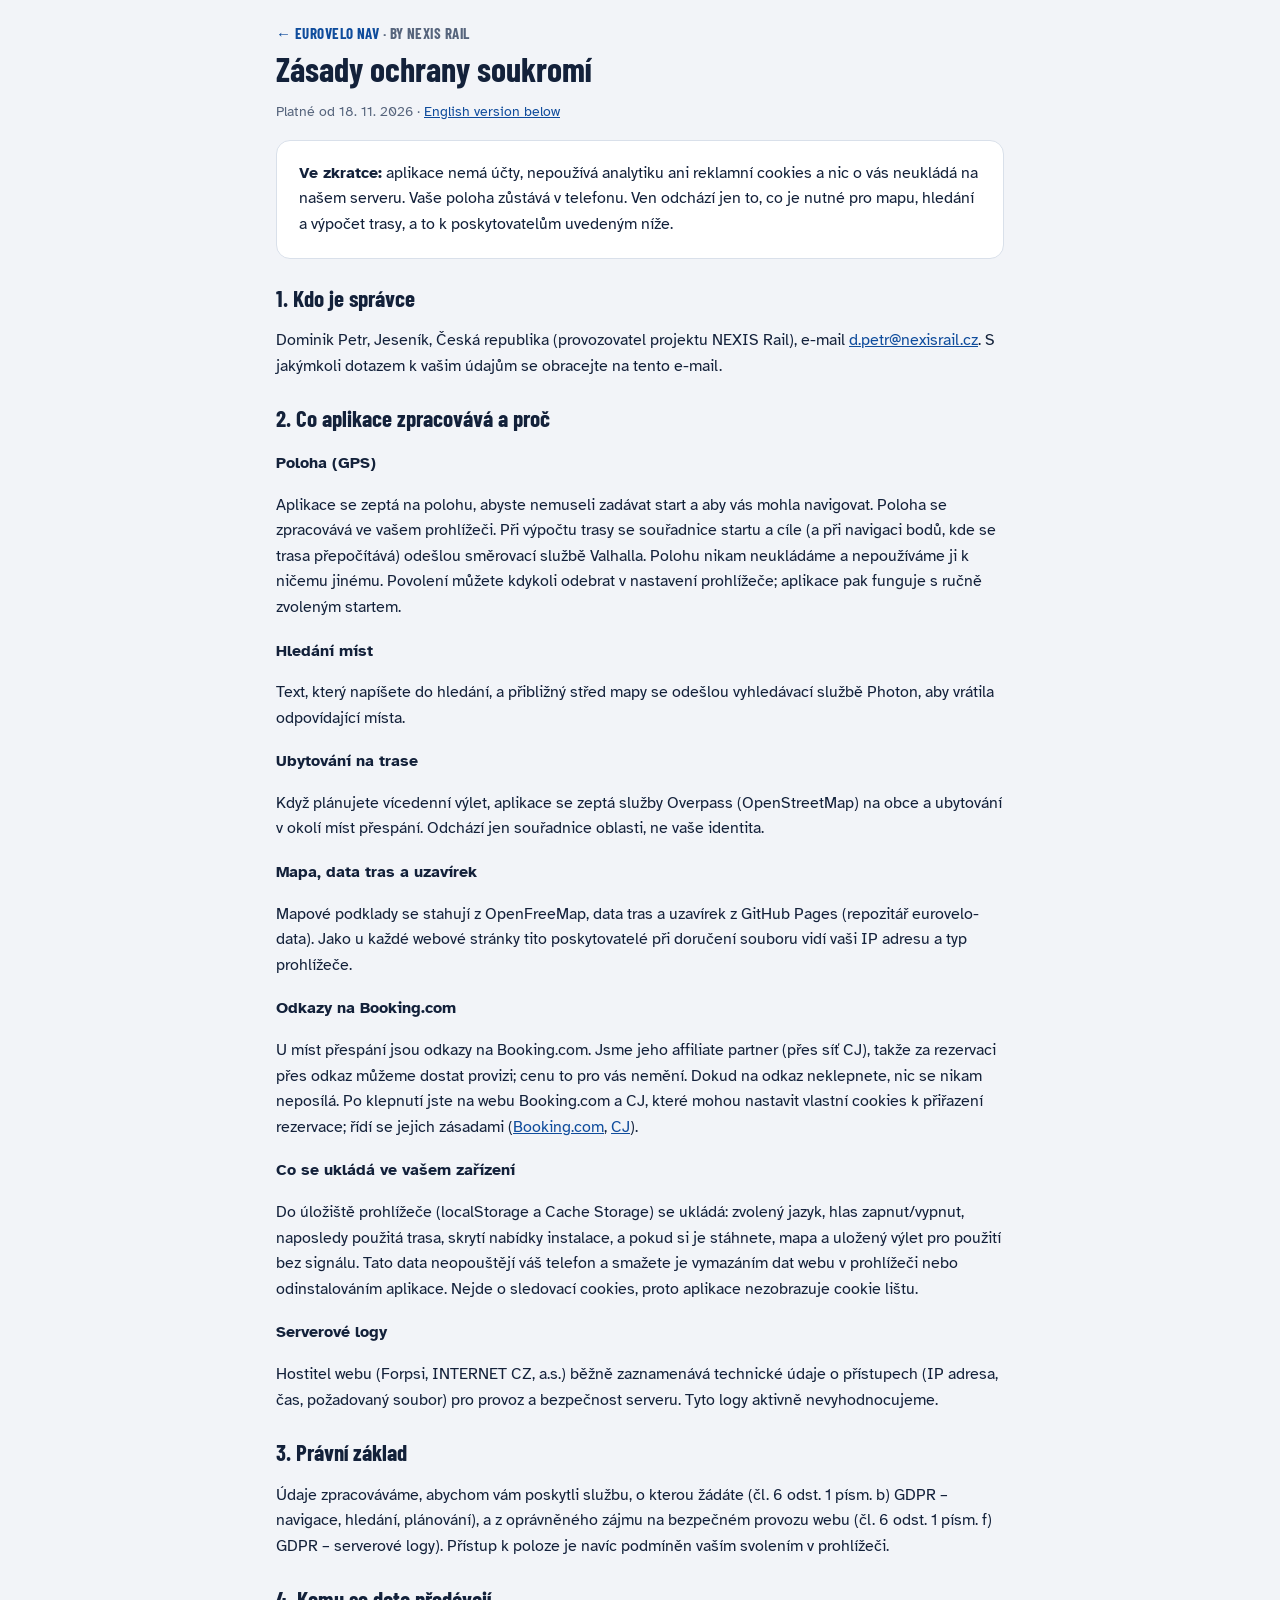
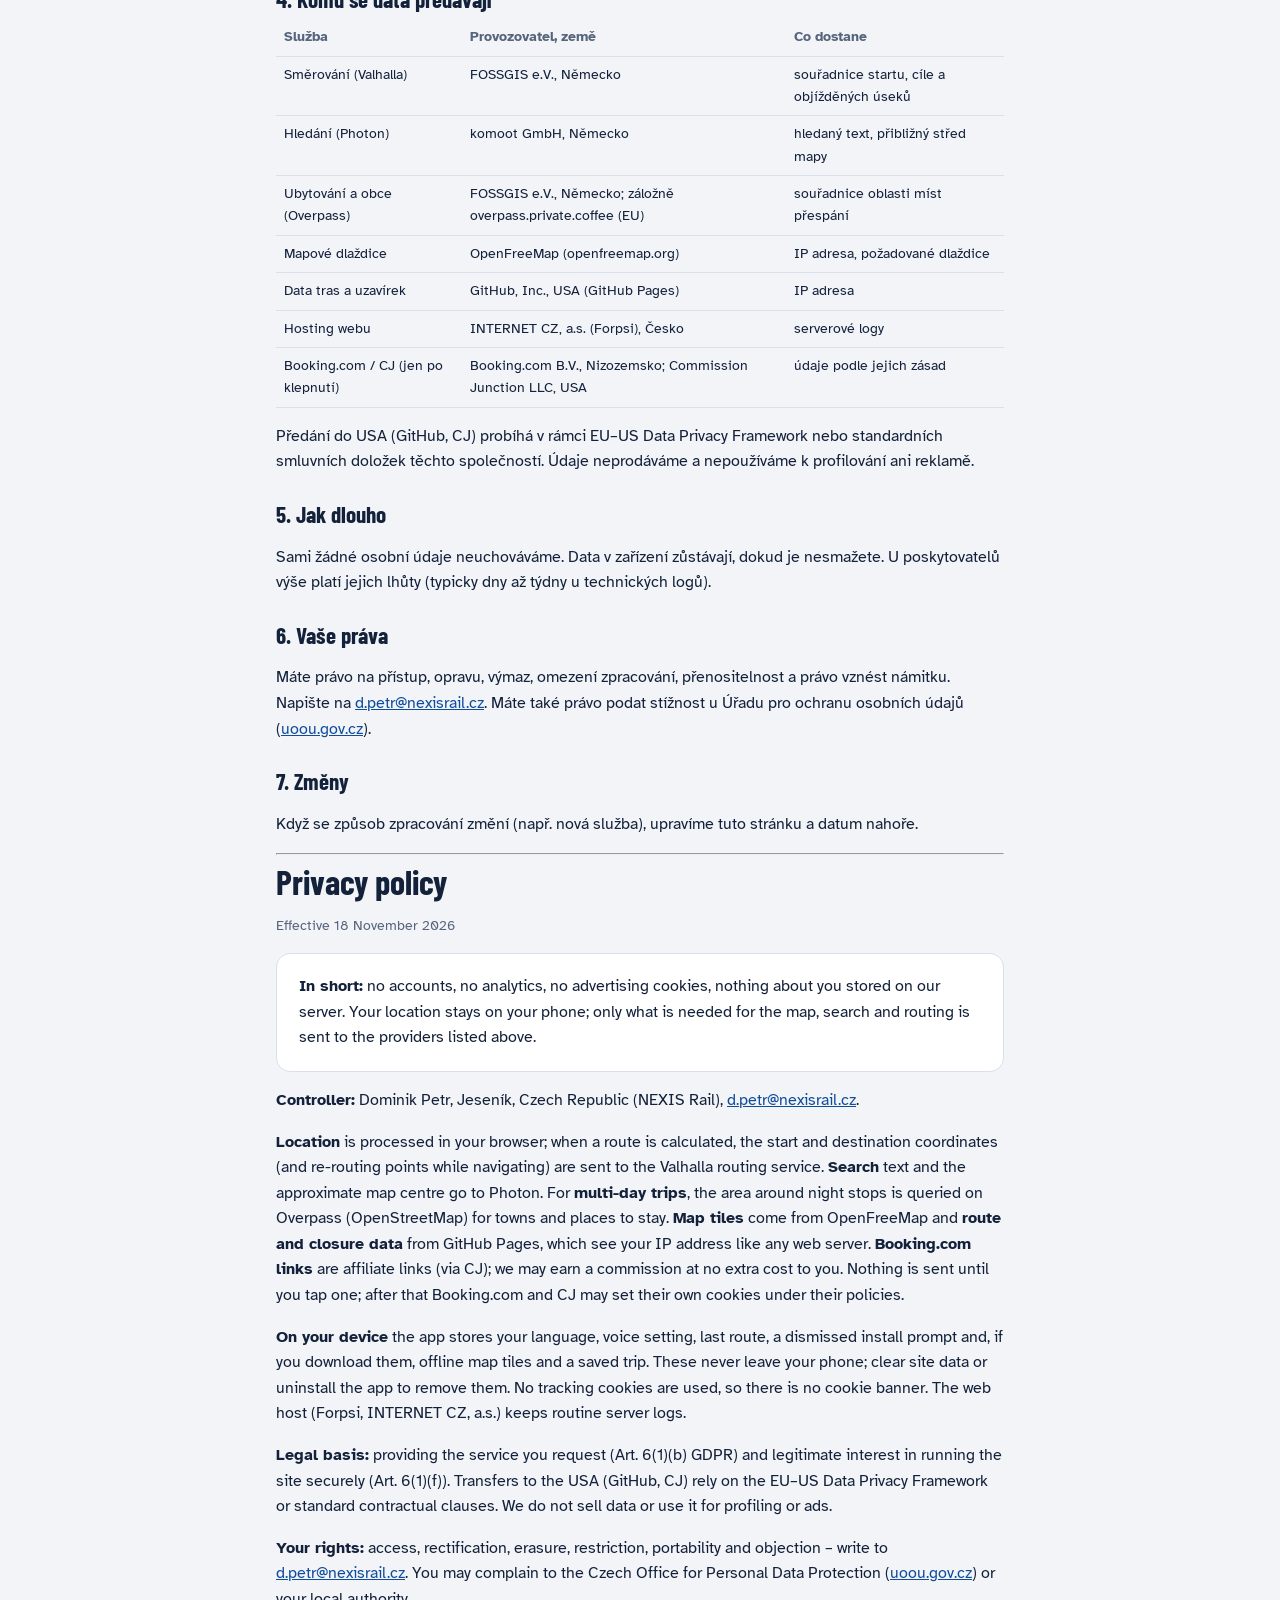
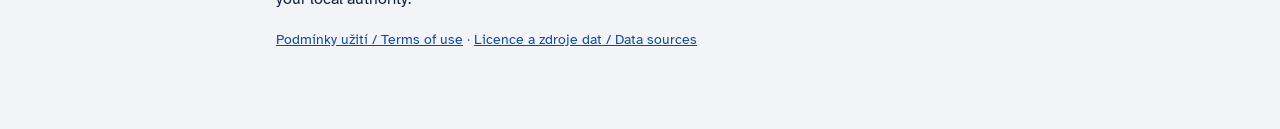
==== app-source/legal/privacy.html @ 20833d37 "Weekly sanity check of routes, closures and detours; app source backup" ====
<!doctype html>
<html lang="cs">
<head>
<meta charset="utf-8">
<meta name="viewport" content="width=device-width, initial-scale=1">
<title>Ochrana soukromí – EuroVelo Nav by NEXIS Rail</title>
<link rel="stylesheet" href="../css/fonts.css">
<link rel="stylesheet" href="legal.css">
</head>
<body>
<main>
<div class="brand"><a href="../">← EuroVelo Nav</a> · by NEXIS Rail</div>
<h1>Zásady ochrany soukromí</h1>
<p class="meta">Platné od 18. 11. 2026 · <a href="#en">English version below</a></p>

<div class="card">
<p><b>Ve zkratce:</b> aplikace nemá účty, nepoužívá analytiku ani reklamní cookies a nic o vás neukládá na našem serveru. Vaše poloha zůstává v telefonu. Ven odchází jen to, co je nutné pro mapu, hledání a výpočet trasy, a to k poskytovatelům uvedeným níže.</p>
</div>

<h2>1. Kdo je správce</h2>
<p>Dominik Petr, Jeseník, Česká republika (provozovatel projektu NEXIS Rail), e-mail <a href="mailto:d.petr@nexisrail.cz">d.petr@nexisrail.cz</a>. S jakýmkoli dotazem k vašim údajům se obracejte na tento e-mail.</p>

<h2>2. Co aplikace zpracovává a proč</h2>
<h3>Poloha (GPS)</h3>
<p>Aplikace se zeptá na polohu, abyste nemuseli zadávat start a aby vás mohla navigovat. Poloha se zpracovává ve vašem prohlížeči. Při výpočtu trasy se souřadnice startu a cíle (a při navigaci bodů, kde se trasa přepočítává) odešlou směrovací službě Valhalla. Polohu nikam neukládáme a nepoužíváme ji k ničemu jinému. Povolení můžete kdykoli odebrat v nastavení prohlížeče; aplikace pak funguje s ručně zvoleným startem.</p>
<h3>Hledání míst</h3>
<p>Text, který napíšete do hledání, a přibližný střed mapy se odešlou vyhledávací službě Photon, aby vrátila odpovídající místa.</p>
<h3>Ubytování na trase</h3>
<p>Když plánujete vícedenní výlet, aplikace se zeptá služby Overpass (OpenStreetMap) na obce a ubytování v okolí míst přespání. Odchází jen souřadnice oblasti, ne vaše identita.</p>
<h3>Mapa, data tras a uzavírek</h3>
<p>Mapové podklady se stahují z OpenFreeMap, data tras a uzavírek z GitHub Pages (repozitář eurovelo-data). Jako u každé webové stránky tito poskytovatelé při doručení souboru vidí vaši IP adresu a typ prohlížeče.</p>
<h3>Odkazy na Booking.com</h3>
<p>U míst přespání jsou odkazy na Booking.com. Jsme jeho affiliate partner (přes síť CJ), takže za rezervaci přes odkaz můžeme dostat provizi; cenu to pro vás nemění. Dokud na odkaz neklepnete, nic se nikam neposílá. Po klepnutí jste na webu Booking.com a CJ, které mohou nastavit vlastní cookies k přiřazení rezervace; řídí se jejich zásadami (<a href="https://www.booking.com/content/privacy.html">Booking.com</a>, <a href="https://www.cj.com/legal/privacy">CJ</a>).</p>
<h3>Co se ukládá ve vašem zařízení</h3>
<p>Do úložiště prohlížeče (localStorage a Cache Storage) se ukládá: zvolený jazyk, hlas zapnut/vypnut, naposledy použitá trasa, skrytí nabídky instalace, a pokud si je stáhnete, mapa a uložený výlet pro použití bez signálu. Tato data neopouštějí váš telefon a smažete je vymazáním dat webu v prohlížeči nebo odinstalováním aplikace. Nejde o sledovací cookies, proto aplikace nezobrazuje cookie lištu.</p>
<h3>Serverové logy</h3>
<p>Hostitel webu (Forpsi, INTERNET CZ, a.s.) běžně zaznamenává technické údaje o přístupech (IP adresa, čas, požadovaný soubor) pro provoz a bezpečnost serveru. Tyto logy aktivně nevyhodnocujeme.</p>

<h2>3. Právní základ</h2>
<p>Údaje zpracováváme, abychom vám poskytli službu, o kterou žádáte (čl. 6 odst. 1 písm. b) GDPR – navigace, hledání, plánování), a z oprávněného zájmu na bezpečném provozu webu (čl. 6 odst. 1 písm. f) GDPR – serverové logy). Přístup k poloze je navíc podmíněn vaším svolením v prohlížeči.</p>

<h2>4. Komu se data předávají</h2>
<div class="wrap"><table>
<tr><th>Služba</th><th>Provozovatel, země</th><th>Co dostane</th></tr>
<tr><td>Směrování (Valhalla)</td><td>FOSSGIS e.V., Německo</td><td>souřadnice startu, cíle a objížděných úseků</td></tr>
<tr><td>Hledání (Photon)</td><td>komoot GmbH, Německo</td><td>hledaný text, přibližný střed mapy</td></tr>
<tr><td>Ubytování a obce (Overpass)</td><td>FOSSGIS e.V., Německo; záložně overpass.private.coffee (EU)</td><td>souřadnice oblasti míst přespání</td></tr>
<tr><td>Mapové dlaždice</td><td>OpenFreeMap (openfreemap.org)</td><td>IP adresa, požadované dlaždice</td></tr>
<tr><td>Data tras a uzavírek</td><td>GitHub, Inc., USA (GitHub Pages)</td><td>IP adresa</td></tr>
<tr><td>Hosting webu</td><td>INTERNET CZ, a.s. (Forpsi), Česko</td><td>serverové logy</td></tr>
<tr><td>Booking.com / CJ (jen po klepnutí)</td><td>Booking.com B.V., Nizozemsko; Commission Junction LLC, USA</td><td>údaje podle jejich zásad</td></tr>
</table></div>
<p>Předání do USA (GitHub, CJ) probíhá v rámci EU–US Data Privacy Framework nebo standardních smluvních doložek těchto společností. Údaje neprodáváme a nepoužíváme k profilování ani reklamě.</p>

<h2>5. Jak dlouho</h2>
<p>Sami žádné osobní údaje neuchováváme. Data v zařízení zůstávají, dokud je nesmažete. U poskytovatelů výše platí jejich lhůty (typicky dny až týdny u technických logů).</p>

<h2>6. Vaše práva</h2>
<p>Máte právo na přístup, opravu, výmaz, omezení zpracování, přenositelnost a právo vznést námitku. Napište na <a href="mailto:d.petr@nexisrail.cz">d.petr@nexisrail.cz</a>. Máte také právo podat stížnost u Úřadu pro ochranu osobních údajů (<a href="https://uoou.gov.cz">uoou.gov.cz</a>).</p>

<h2>7. Změny</h2>
<p>Když se způsob zpracování změní (např. nová služba), upravíme tuto stránku a datum nahoře.</p>

<hr id="en">
<h1>Privacy policy</h1>
<p class="meta">Effective 18 November 2026</p>
<div class="card"><p><b>In short:</b> no accounts, no analytics, no advertising cookies, nothing about you stored on our server. Your location stays on your phone; only what is needed for the map, search and routing is sent to the providers listed above.</p></div>
<p><b>Controller:</b> Dominik Petr, Jeseník, Czech Republic (NEXIS Rail), <a href="mailto:d.petr@nexisrail.cz">d.petr@nexisrail.cz</a>.</p>
<p><b>Location</b> is processed in your browser; when a route is calculated, the start and destination coordinates (and re-routing points while navigating) are sent to the Valhalla routing service. <b>Search</b> text and the approximate map centre go to Photon. For <b>multi-day trips</b>, the area around night stops is queried on Overpass (OpenStreetMap) for towns and places to stay. <b>Map tiles</b> come from OpenFreeMap and <b>route and closure data</b> from GitHub Pages, which see your IP address like any web server. <b>Booking.com links</b> are affiliate links (via CJ); we may earn a commission at no extra cost to you. Nothing is sent until you tap one; after that Booking.com and CJ may set their own cookies under their policies.</p>
<p><b>On your device</b> the app stores your language, voice setting, last route, a dismissed install prompt and, if you download them, offline map tiles and a saved trip. These never leave your phone; clear site data or uninstall the app to remove them. No tracking cookies are used, so there is no cookie banner. The web host (Forpsi, INTERNET CZ, a.s.) keeps routine server logs.</p>
<p><b>Legal basis:</b> providing the service you request (Art. 6(1)(b) GDPR) and legitimate interest in running the site securely (Art. 6(1)(f)). Transfers to the USA (GitHub, CJ) rely on the EU–US Data Privacy Framework or standard contractual clauses. We do not sell data or use it for profiling or ads.</p>
<p><b>Your rights:</b> access, rectification, erasure, restriction, portability and objection – write to <a href="mailto:d.petr@nexisrail.cz">d.petr@nexisrail.cz</a>. You may complain to the Czech Office for Personal Data Protection (<a href="https://uoou.gov.cz">uoou.gov.cz</a>) or your local authority.</p>
<p class="meta"><a href="terms.html">Podmínky užití / Terms of use</a> · <a href="licenses.html">Licence a zdroje dat / Data sources</a></p>
</main>
</body>
</html>
---- app-source/css/fonts.css ----
/* Fonts served from this site (no Google Fonts requests). SIL Open Font License, see fonts/OFL-*.txt */
@font-face{font-family:'Atkinson Hyperlegible';font-style:normal;font-weight:400;font-display:swap;src:url(../fonts/atkinson-hyperlegible-latin-400-normal.woff2) format('woff2');unicode-range:U+0000-00FF,U+0131,U+0152-0153,U+02BB-02BC,U+02C6,U+02DA,U+02DC,U+0304,U+0308,U+0329,U+2000-206F,U+20AC,U+2122,U+2191,U+2193,U+2212,U+2215,U+FEFF,U+FFFD}
@font-face{font-family:'Atkinson Hyperlegible';font-style:normal;font-weight:400;font-display:swap;src:url(../fonts/atkinson-hyperlegible-latin-ext-400-normal.woff2) format('woff2');unicode-range:U+0100-02BA,U+02BD-02C5,U+02C7-02CC,U+02CE-02D7,U+02DD-02FF,U+0304,U+0308,U+0329,U+1D00-1DBF,U+1E00-1E9F,U+1EF2-1EFF,U+2020,U+20A0-20AB,U+20AD-20C0,U+2113,U+2C60-2C7F,U+A720-A7FF}
@font-face{font-family:'Atkinson Hyperlegible';font-style:normal;font-weight:700;font-display:swap;src:url(../fonts/atkinson-hyperlegible-latin-700-normal.woff2) format('woff2');unicode-range:U+0000-00FF,U+0131,U+0152-0153,U+02BB-02BC,U+02C6,U+02DA,U+02DC,U+0304,U+0308,U+0329,U+2000-206F,U+20AC,U+2122,U+2191,U+2193,U+2212,U+2215,U+FEFF,U+FFFD}
@font-face{font-family:'Atkinson Hyperlegible';font-style:normal;font-weight:700;font-display:swap;src:url(../fonts/atkinson-hyperlegible-latin-ext-700-normal.woff2) format('woff2');unicode-range:U+0100-02BA,U+02BD-02C5,U+02C7-02CC,U+02CE-02D7,U+02DD-02FF,U+0304,U+0308,U+0329,U+1D00-1DBF,U+1E00-1E9F,U+1EF2-1EFF,U+2020,U+20A0-20AB,U+20AD-20C0,U+2113,U+2C60-2C7F,U+A720-A7FF}
@font-face{font-family:'Barlow Condensed';font-style:normal;font-weight:600;font-display:swap;src:url(../fonts/barlow-condensed-latin-600-normal.woff2) format('woff2');unicode-range:U+0000-00FF,U+0131,U+0152-0153,U+02BB-02BC,U+02C6,U+02DA,U+02DC,U+0304,U+0308,U+0329,U+2000-206F,U+20AC,U+2122,U+2191,U+2193,U+2212,U+2215,U+FEFF,U+FFFD}
@font-face{font-family:'Barlow Condensed';font-style:normal;font-weight:600;font-display:swap;src:url(../fonts/barlow-condensed-latin-ext-600-normal.woff2) format('woff2');unicode-range:U+0100-02BA,U+02BD-02C5,U+02C7-02CC,U+02CE-02D7,U+02DD-02FF,U+0304,U+0308,U+0329,U+1D00-1DBF,U+1E00-1E9F,U+1EF2-1EFF,U+2020,U+20A0-20AB,U+20AD-20C0,U+2113,U+2C60-2C7F,U+A720-A7FF}
@font-face{font-family:'Barlow Condensed';font-style:normal;font-weight:700;font-display:swap;src:url(../fonts/barlow-condensed-latin-700-normal.woff2) format('woff2');unicode-range:U+0000-00FF,U+0131,U+0152-0153,U+02BB-02BC,U+02C6,U+02DA,U+02DC,U+0304,U+0308,U+0329,U+2000-206F,U+20AC,U+2122,U+2191,U+2193,U+2212,U+2215,U+FEFF,U+FFFD}
@font-face{font-family:'Barlow Condensed';font-style:normal;font-weight:700;font-display:swap;src:url(../fonts/barlow-condensed-latin-ext-700-normal.woff2) format('woff2');unicode-range:U+0100-02BA,U+02BD-02C5,U+02C7-02CC,U+02CE-02D7,U+02DD-02FF,U+0304,U+0308,U+0329,U+1D00-1DBF,U+1E00-1E9F,U+1EF2-1EFF,U+2020,U+20A0-20AB,U+20AD-20C0,U+2113,U+2C60-2C7F,U+A720-A7FF}
---- app-source/legal/legal.css ----
:root { --ev: #0f4c9c; --ink: #13213a; --muted: #56647c; --line: #d9e0ea; --paper: #fff; --ground: #f2f4f8; }
@media (prefers-color-scheme: dark) { :root { --ink: #e8edf5; --muted: #a9b4c6; --line: #2b3a52; --paper: #121a28; --ground: #0b111c; --ev: #7fb0ff; } }
* { box-sizing: border-box; }
body { margin: 0; background: var(--ground); color: var(--ink); font: 16px/1.6 "Atkinson Hyperlegible", system-ui, sans-serif; }
main { max-width: 760px; margin: 0 auto; padding: 24px 16px 64px; }
.card { background: var(--paper); border: 1px solid var(--line); border-radius: 14px; padding: 20px 22px; margin: 16px 0; }
h1 { font: 700 34px/1.1 "Barlow Condensed", "Arial Narrow", sans-serif; margin: 8px 0 4px; }
h2 { font: 700 23px/1.2 "Barlow Condensed", "Arial Narrow", sans-serif; margin: 26px 0 6px; }
h3 { font-size: 16px; margin: 18px 0 4px; }
a { color: var(--ev); }
.brand { font: 700 15px "Barlow Condensed", sans-serif; letter-spacing: .03em; text-transform: uppercase; color: var(--muted); }
.brand a { text-decoration: none; }
.meta { color: var(--muted); font-size: 14px; }
nav.lang { font-size: 14px; }
table { width: 100%; border-collapse: collapse; font-size: 14px; }
th, td { text-align: left; vertical-align: top; padding: 7px 8px; border-bottom: 1px solid var(--line); }
th { color: var(--muted); font-weight: 700; }
.wrap { overflow-x: auto; }
.card > :first-child { margin-top: 0; } .card > :last-child { margin-bottom: 0; }
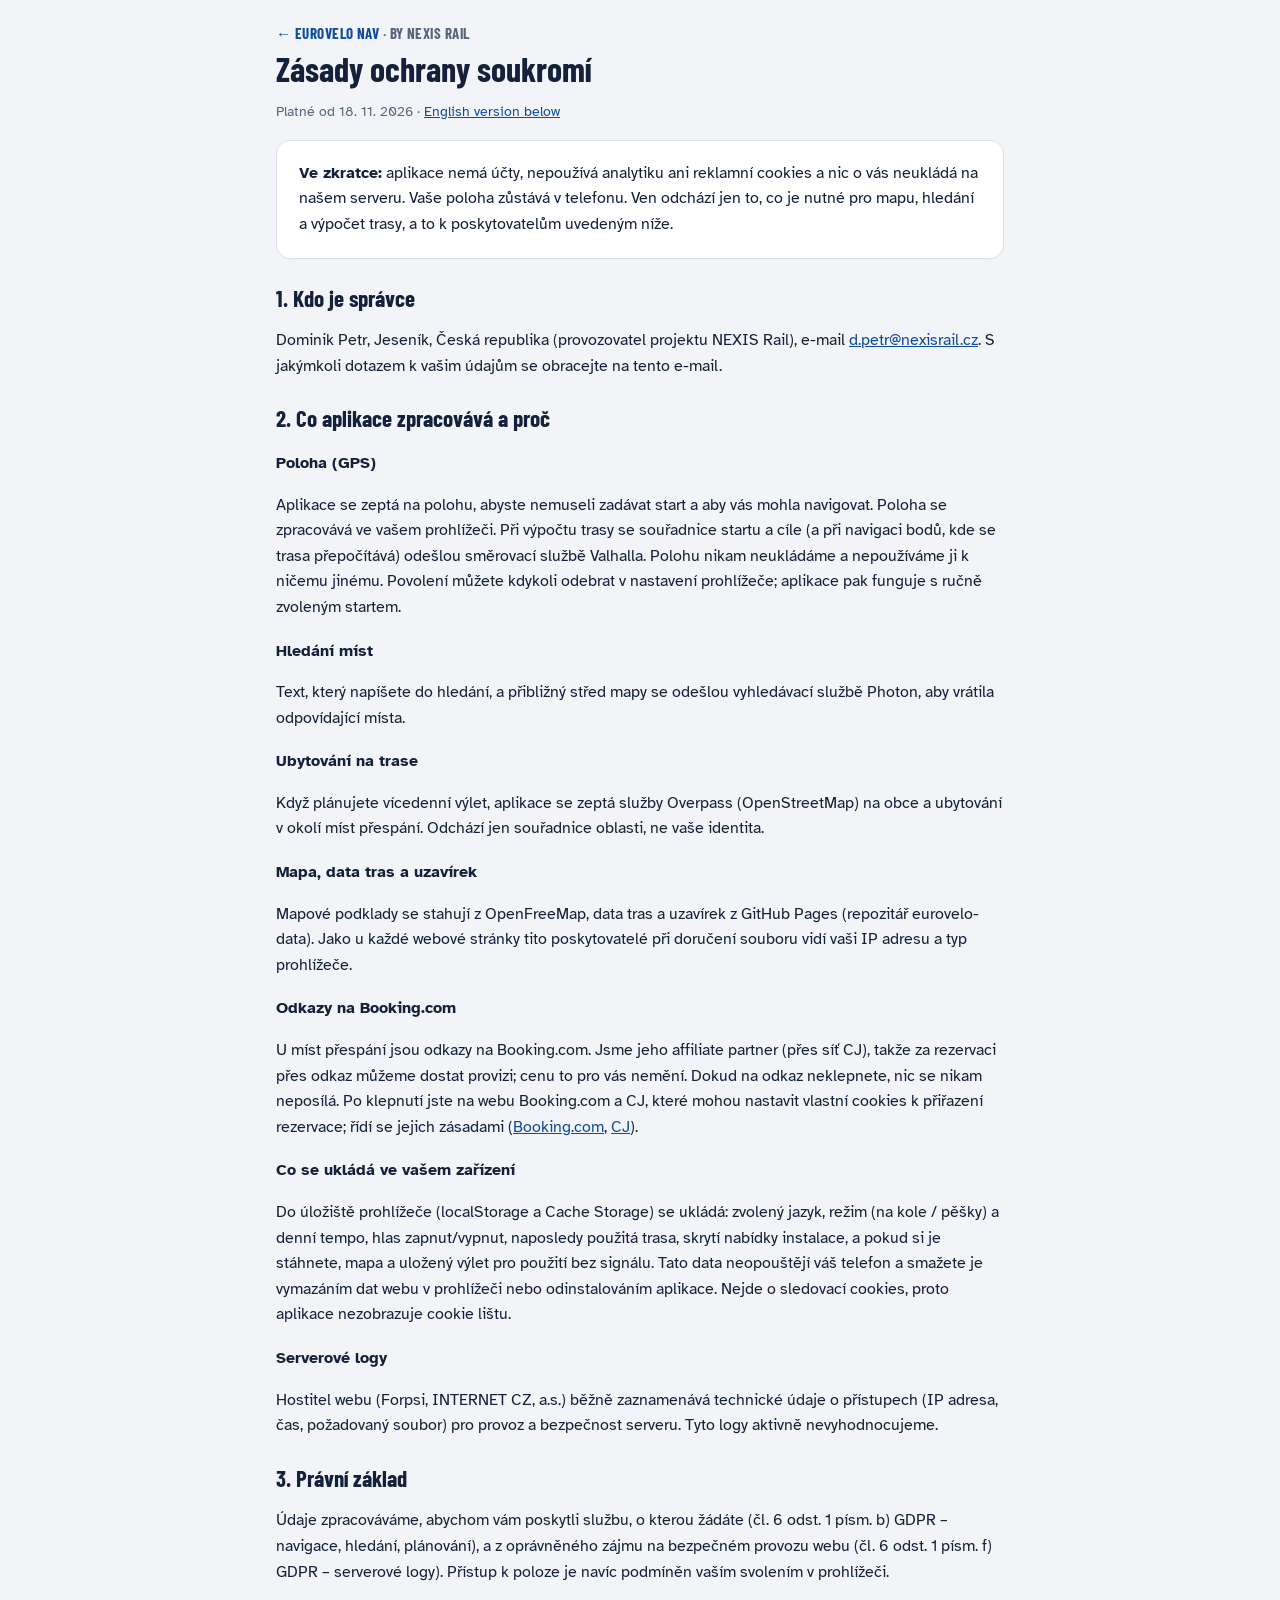
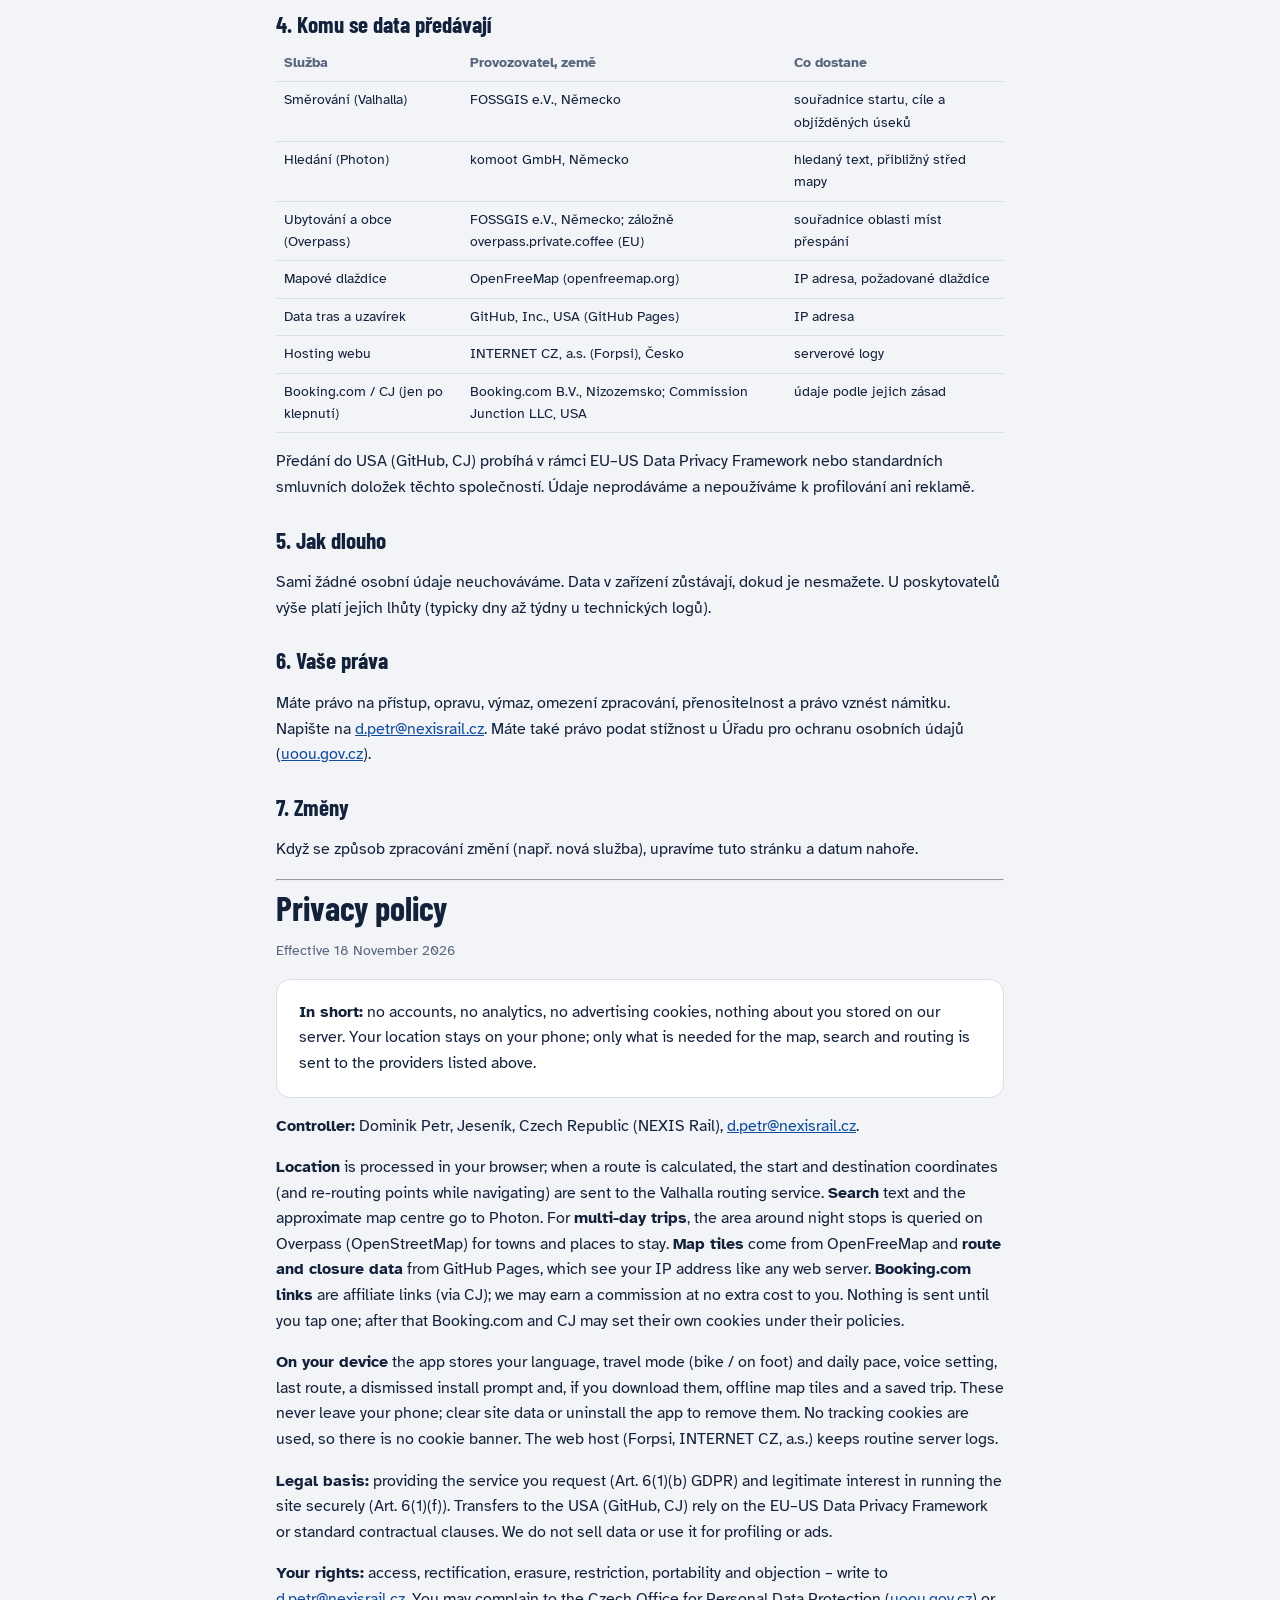
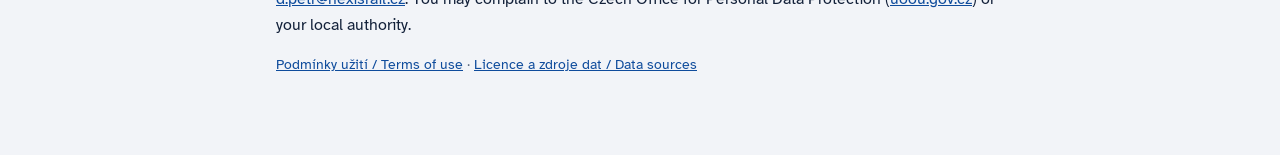
==== commit f08d8046: "Walking mode, planner back-and-forth fixes, signed detours keep closures avoided, random-trip checks" ====
--- a/app-source/legal/privacy.html
+++ b/app-source/legal/privacy.html
@@ -32,7 +32,7 @@
 <h3>Odkazy na Booking.com</h3>
 <p>U míst přespání jsou odkazy na Booking.com. Jsme jeho affiliate partner (přes síť CJ), takže za rezervaci přes odkaz můžeme dostat provizi; cenu to pro vás nemění. Dokud na odkaz neklepnete, nic se nikam neposílá. Po klepnutí jste na webu Booking.com a CJ, které mohou nastavit vlastní cookies k přiřazení rezervace; řídí se jejich zásadami (<a href="https://www.booking.com/content/privacy.html">Booking.com</a>, <a href="https://www.cj.com/legal/privacy">CJ</a>).</p>
 <h3>Co se ukládá ve vašem zařízení</h3>
-<p>Do úložiště prohlížeče (localStorage a Cache Storage) se ukládá: zvolený jazyk, hlas zapnut/vypnut, naposledy použitá trasa, skrytí nabídky instalace, a pokud si je stáhnete, mapa a uložený výlet pro použití bez signálu. Tato data neopouštějí váš telefon a smažete je vymazáním dat webu v prohlížeči nebo odinstalováním aplikace. Nejde o sledovací cookies, proto aplikace nezobrazuje cookie lištu.</p>
+<p>Do úložiště prohlížeče (localStorage a Cache Storage) se ukládá: zvolený jazyk, režim (na kole / pěšky) a denní tempo, hlas zapnut/vypnut, naposledy použitá trasa, skrytí nabídky instalace, a pokud si je stáhnete, mapa a uložený výlet pro použití bez signálu. Tato data neopouštějí váš telefon a smažete je vymazáním dat webu v prohlížeči nebo odinstalováním aplikace. Nejde o sledovací cookies, proto aplikace nezobrazuje cookie lištu.</p>
 <h3>Serverové logy</h3>
 <p>Hostitel webu (Forpsi, INTERNET CZ, a.s.) běžně zaznamenává technické údaje o přístupech (IP adresa, čas, požadovaný soubor) pro provoz a bezpečnost serveru. Tyto logy aktivně nevyhodnocujeme.</p>
 
@@ -67,7 +67,7 @@
 <div class="card"><p><b>In short:</b> no accounts, no analytics, no advertising cookies, nothing about you stored on our server. Your location stays on your phone; only what is needed for the map, search and routing is sent to the providers listed above.</p></div>
 <p><b>Controller:</b> Dominik Petr, Jeseník, Czech Republic (NEXIS Rail), <a href="mailto:d.petr@nexisrail.cz">d.petr@nexisrail.cz</a>.</p>
 <p><b>Location</b> is processed in your browser; when a route is calculated, the start and destination coordinates (and re-routing points while navigating) are sent to the Valhalla routing service. <b>Search</b> text and the approximate map centre go to Photon. For <b>multi-day trips</b>, the area around night stops is queried on Overpass (OpenStreetMap) for towns and places to stay. <b>Map tiles</b> come from OpenFreeMap and <b>route and closure data</b> from GitHub Pages, which see your IP address like any web server. <b>Booking.com links</b> are affiliate links (via CJ); we may earn a commission at no extra cost to you. Nothing is sent until you tap one; after that Booking.com and CJ may set their own cookies under their policies.</p>
-<p><b>On your device</b> the app stores your language, voice setting, last route, a dismissed install prompt and, if you download them, offline map tiles and a saved trip. These never leave your phone; clear site data or uninstall the app to remove them. No tracking cookies are used, so there is no cookie banner. The web host (Forpsi, INTERNET CZ, a.s.) keeps routine server logs.</p>
+<p><b>On your device</b> the app stores your language, travel mode (bike / on foot) and daily pace, voice setting, last route, a dismissed install prompt and, if you download them, offline map tiles and a saved trip. These never leave your phone; clear site data or uninstall the app to remove them. No tracking cookies are used, so there is no cookie banner. The web host (Forpsi, INTERNET CZ, a.s.) keeps routine server logs.</p>
 <p><b>Legal basis:</b> providing the service you request (Art. 6(1)(b) GDPR) and legitimate interest in running the site securely (Art. 6(1)(f)). Transfers to the USA (GitHub, CJ) rely on the EU–US Data Privacy Framework or standard contractual clauses. We do not sell data or use it for profiling or ads.</p>
 <p><b>Your rights:</b> access, rectification, erasure, restriction, portability and objection – write to <a href="mailto:d.petr@nexisrail.cz">d.petr@nexisrail.cz</a>. You may complain to the Czech Office for Personal Data Protection (<a href="https://uoou.gov.cz">uoou.gov.cz</a>) or your local authority.</p>
 <p class="meta"><a href="terms.html">Podmínky užití / Terms of use</a> · <a href="licenses.html">Licence a zdroje dat / Data sources</a></p>
